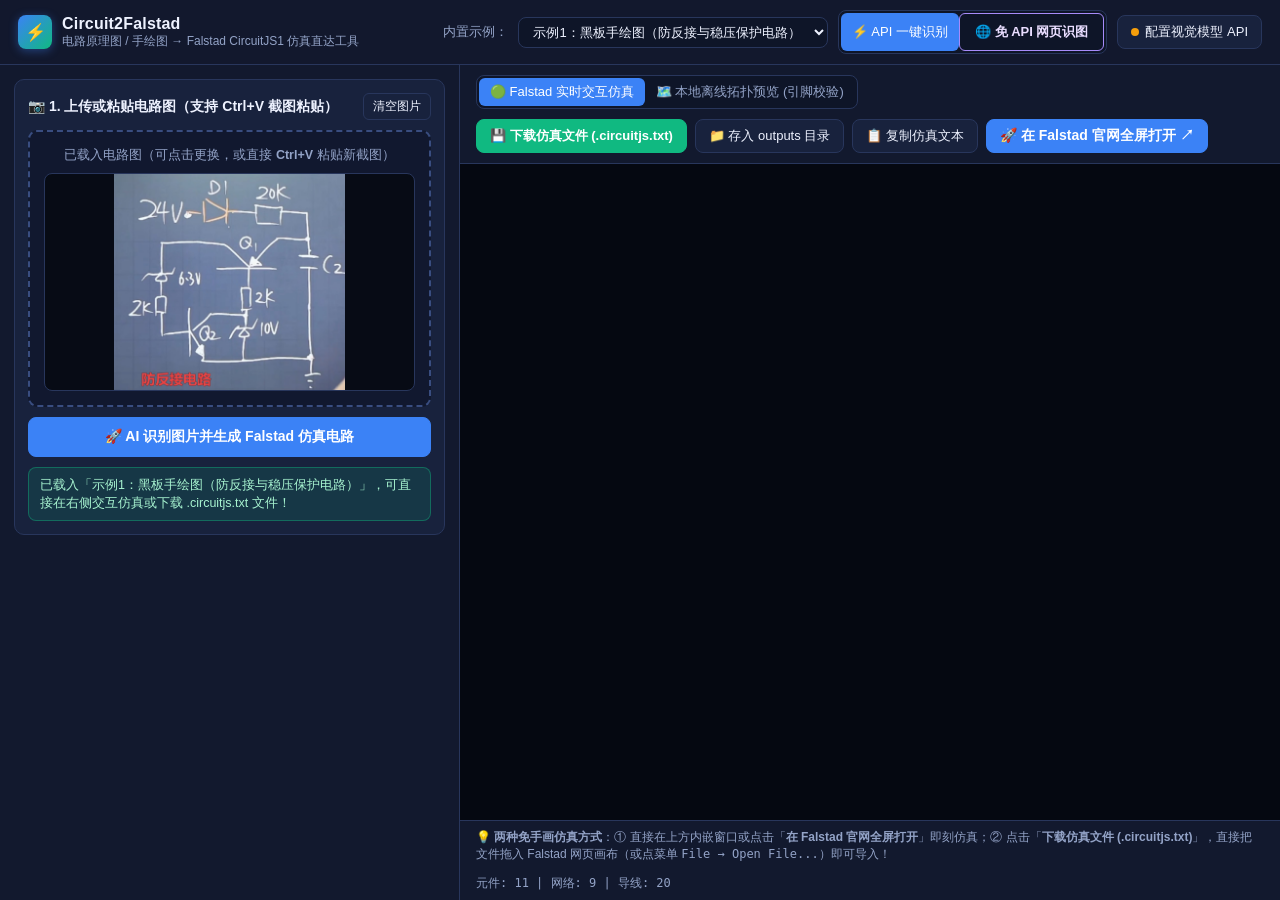
==== static/index.html @ 72cc9a45 "Initial commit: Circuit2Falstad workbench and web AI helper" ====
<!DOCTYPE html>
<html lang="zh-CN">
<head>
  <meta charset="UTF-8" />
  <meta name="viewport" content="width=device-width, initial-scale=1.0" />
  <title>Circuit2Falstad - 电路图一键转 Falstad 在线仿真工具</title>
  <link rel="stylesheet" href="/static/styles.css" />
</head>
<body>
  <!-- Top Navigation -->
  <header class="topbar">
    <div class="brand">
      <div class="brand-logo">⚡</div>
      <div>
        <div class="brand-title">Circuit2Falstad</div>
        <div class="brand-sub">电路原理图 / 手绘图 → Falstad CircuitJS1 仿真直达工具</div>
      </div>
    </div>

    <div class="topbar-controls">
      <label style="color: var(--text-muted); font-size: 12.5px;">内置示例：</label>
      <select id="demoSelect" class="select-box"></select>

      <div class="mode-switch" title="切换自动 API 识别或免 API 提示词协同模式">
        <button id="modeApiBtn" class="mode-btn active" type="button">⚡ API 一键识别</button>
        <button id="modePromptBtn" class="mode-btn prompt-mode-entry" type="button">🌐 免 API 网页识图</button>
      </div>

      <button id="openSettingsBtn" class="btn" type="button">
        <span id="apiDot" class="api-dot"></span>
        <span id="apiStatusLabel">配置视觉模型 API</span>
      </button>
    </div>
  </header>

  <!-- Main Split Workbench -->
  <main class="workspace">
    <!-- Left Pane: Image Input -->
    <section class="left-pane">
      <!-- Image Upload & Recognition Card -->
      <div class="card">
        <div class="card-header">
          <div class="card-title">📷 1. 上传或粘贴电路图（支持 Ctrl+V 截图粘贴）</div>
          <button id="clearImgBtn" class="btn btn-sm hidden" type="button">清空图片</button>
        </div>

        <div id="dropzone" class="dropzone">
          <input id="fileInput" type="file" accept="image/*" class="hidden" />
          <div id="dropHint" class="dropzone-hint">
            <strong>点击选择图片</strong>、拖拽原理图到此，或直接按 <strong>Ctrl + V</strong> 粘贴截图<br />
            <span>支持黑板粉笔手绘图、教材插图、视频截图、Altium/KiCad/立创EDA截图</span>
          </div>
          <div id="imgPreviewWrap" class="img-preview-wrap hidden">
            <img id="imgPreview" alt="电路预览图" />
          </div>
        </div>

        <!-- Mode A: Direct Vision API -->
        <div id="apiModePanel" style="display: flex; flex-direction: column; gap: 8px;">
          <div class="analyze-action-row">
            <button id="analyzeBtn" class="btn btn-primary" type="button" style="flex: 1; padding: 10px; font-size: 14px;">
              🚀 AI 识别图片并生成 Falstad 仿真电路
            </button>
            <button id="stopAnalyzeBtn" class="btn btn-danger hidden" type="button" title="立即终止当前正在进行的识别任务">
              ⏹ 停止任务
            </button>
          </div>
        </div>

        <!-- Mode B: Zero-API Prompt Copy & Paste -->
        <div id="promptModePanel" class="hidden" style="display: flex; flex-direction: column; gap: 8px;">
          <div class="web-ai-heading">🌐 用网页版 AI 识别电路图 <span>无需 API Key</span></div>
          <p class="web-ai-description">① 选择网页并带入图片与提示词 → ② 在 AI 网页点击发送 → ③ 将回复粘贴回来生成仿真。</p>
          <label class="web-ai-label" for="webAiPreset">目标 AI 网页</label>
          <select id="webAiPreset" class="select-box">
            <option value="https://www.doubao.com/chat/">豆包</option>
            <option value="https://www.qianwen.com/">通义千问</option>
            <option value="https://chatgpt.com/">ChatGPT</option>
            <option value="https://www.kimi.com/">Kimi</option>
            <option value="https://chat.deepseek.com/">DeepSeek（请确认支持图片）</option>
            <option value="custom">自定义网页</option>
          </select>
          <label class="web-ai-label" for="webAiUrl">网页地址（可修改，自动保存）</label>
          <input id="webAiUrl" class="input-box" type="url" placeholder="https://你的 AI 网页地址" />
          <details class="web-ai-help">
            <summary>自定义网页的输入框适配</summary>
            <label for="webAiTextSelector">提示词输入框 CSS 选择器（留空自动查找）</label>
            <input id="webAiTextSelector" class="input-box" placeholder="例如 textarea 或 [contenteditable=true]" />
            <label for="webAiFileSelector">图片上传控件 CSS 选择器（留空自动查找）</label>
            <input id="webAiFileSelector" class="input-box" placeholder="例如 input[type=file]" />
          </details>
          <button id="openWebAiBtn" class="btn web-ai-primary" type="button">🚀 打开 AI 网页并自动填入图片＋提示词</button>
          <div id="webAiStatus" class="status-bar" role="status" aria-live="polite">正在检测自动填入助手…</div>
          <details id="webAiInstallHelp" class="web-ai-help">
            <summary>首次使用：安装自动填入助手（Chrome / Edge）</summary>
            <ol>
              <li><a href="/static/browser-helper.zip" download>下载自动填入助手</a>，解压到固定文件夹。</li>
              <li>打开 Chrome 的 chrome://extensions 或 Edge 的 edge://extensions，开启开发者模式，选择「加载已解压的扩展程序」。</li>
              <li>选择解压后的 browser-helper 文件夹。点击扩展图标，授权你要使用的 AI 网站。</li>
              <li>刷新本工具页面，再点击上方按钮。请先登录目标 AI 网站；填入后检查图片附件，再手动发送。</li>
            </ol>
          </details>
          <div class="web-ai-fallback">
            <button id="copyPromptBtn" class="btn" type="button">📋 单独复制提示词</button>
            <button id="openWebOnlyBtn" class="btn" type="button">↗ 仅打开网页</button>
            <button id="downloadInputImgBtn" class="btn" type="button">↓ 下载当前图片</button>
          </div>
          <label class="web-ai-label" for="pasteJsonInput">③ 粘贴 AI 回复，生成仿真</label>
          <textarea
            id="pasteJsonInput"
            class="code-area"
            style="min-height: 110px;"
            placeholder="在此粘贴网页版 AI 返回的 JSON 内容（支持自动剥离 ```json 代码块）..."
          ></textarea>
          <button id="compilePastedBtn" class="btn btn-primary" type="button">⚡ 根据 AI 回复生成仿真电路</button>
        </div>

        <div id="statusBanner" class="status-bar">
          已加载你上传的《防反接电路》黑板手绘图示例，右侧已直接生成可运行的 Falstad 仿真电路！
        </div>
      </div>

    </section>

    <!-- Right Pane: Embedded Live Falstad Simulator + Export Controls -->
    <section class="right-pane">
      <div class="sim-toolbar">
        <div class="mode-switch">
          <button id="viewLiveBtn" class="mode-btn active" type="button">🟢 Falstad 实时交互仿真</button>
          <button id="viewSvgBtn" class="mode-btn" type="button">🗺️ 本地离线拓扑预览 (引脚校验)</button>
        </div>

        <div class="sim-actions">
          <button id="downloadTxtBtn" class="btn btn-success" type="button" title="下载 .circuitjs.txt 文件，可在 Falstad 网站通过 File -> Open File 直接导入">
            💾 下载仿真文件 (.circuitjs.txt)
          </button>
          <button id="saveServerBtn" class="btn" type="button" title="保存到本地项目的 outputs 文件夹">
            📁 存入 outputs 目录
          </button>
          <button id="copyTxtBtn" class="btn" type="button" title="复制文本，可在 Falstad 中点 File -> Import From Text 粘贴">
            📋 复制仿真文本
          </button>
          <a id="openFalstadLink" class="btn btn-primary" href="https://www.falstad.com/circuit/circuitjs.html" target="_blank" rel="noopener noreferrer">
            🚀 在 Falstad 官网全屏打开 ↗
          </a>
        </div>
      </div>

      <!-- Simulator Viewport -->
      <div class="sim-stage">
        <iframe id="falstadIframe" title="Falstad CircuitJS1 实时仿真"></iframe>
        <div id="svgStage" class="svg-stage hidden"></div>
      </div>

      <div class="sim-footer">
        <div>
          💡 <strong>两种免手画仿真方式</strong>：① 直接在上方内嵌窗口或点击「<strong>在 Falstad 官网全屏打开</strong>」即刻仿真；② 点击「<strong>下载仿真文件 (.circuitjs.txt)</strong>」，直接把文件拖入 Falstad 网页画布（或点菜单 <code>File → Open File...</code>）即可导入！
        </div>
        <div id="compileStats" style="font-family: Consolas, monospace;"></div>
      </div>
    </section>
  </main>

  <!-- API Settings Modal -->
  <div id="settingsModal" class="modal-backdrop hidden">
    <div id="settingsModalDialog" class="modal">
      <div class="card-header">
        <div class="card-title" style="font-size: 16px;">⚙️ 多模态视觉模型 API 配置</div>
        <button id="closeSettingsBtn" class="btn btn-sm" type="button" title="关闭窗口">✕</button>
      </div>

      <div class="form-group">
        <label for="providerSelect">模型服务商预设</label>
        <select id="providerSelect" class="select-box"></select>
      </div>

      <div class="form-group">
        <label for="baseUrlInput">API Base URL（OpenAI 兼容接口地址或 Gemini 地址）</label>
        <input id="baseUrlInput" class="input-box" type="text" placeholder="https://api.siliconflow.cn/v1" />
      </div>

      <div class="form-group">
        <label for="modelInput">视觉模型名称 (Model ID，可下拉选择或手动输入)</label>
        <input id="modelInput" class="input-box" type="text" list="modelSuggestions" placeholder="gemini-3.1-pro / sonnet-4.6 / gpt-5.2" />
        <datalist id="modelSuggestions"></datalist>
      </div>

      <div class="form-group">
        <label for="apiKeyInput">API Key（仅保存在你本机 `.local_config.json`，不上传任何第三方）</label>
        <div style="display: flex; gap: 6px;">
          <input id="apiKeyInput" class="input-box" style="flex: 1;" type="password" placeholder="sk-..." />
          <button id="toggleApiKeyBtn" class="btn btn-sm" type="button" title="显示或隐藏密钥">👁 显示</button>
        </div>
      </div>

      <div id="apiTestResult" class="status-bar hidden" style="word-break: break-word;"></div>

      <div style="display: flex; justify-content: space-between; align-items: center; gap: 8px; margin-top: 4px; flex-wrap: wrap;">
        <div style="display: flex; gap: 6px; align-items: center;">
          <button id="testApiBtn" class="btn" type="button" title="发送一张微型测试图，验证 API 地址、密钥以及模型是否支持看图">
            🔌 测试连接与识图
          </button>
          <button id="stopTestApiBtn" class="btn btn-danger btn-sm hidden" type="button" title="停止测试">
            ⏹ 停止
          </button>
        </div>
        <div style="display: flex; gap: 8px;">
          <button id="cancelSettingsBtn" class="btn" type="button">取消</button>
          <button id="saveSettingsBtn" class="btn btn-primary" type="button">保存配置</button>
        </div>
      </div>
    </div>
  </div>

  <script src="/static/lzstring.js"></script>
  <script src="/static/prompt-schema.js"></script>
  <script src="/static/compiler.js"></script>
  <script src="/static/web-ai.js"></script>
  <script src="/static/app.js"></script>
</body>
</html>
---- static/styles.css ----
:root {
  --bg-app: #0b1020;
  --bg-panel: #12192e;
  --bg-card: #18223d;
  --bg-input: #0e1528;
  --border: #28365c;
  --border-focus: #4f8cff;
  --text-main: #eef2ff;
  --text-muted: #93a3c7;
  --accent: #3b82f6;
  --accent-hover: #2563eb;
  --emerald: #10b981;
  --emerald-hover: #059669;
  --amber: #f59e0b;
  --danger: #ef4444;
  --radius: 10px;
  --shadow: 0 8px 28px rgba(0, 0, 0, 0.35);
}

* {
  box-sizing: border-box;
}

html, body {
  margin: 0;
  padding: 0;
  height: 100%;
  font-family: -apple-system, BlinkMacSystemFont, "Segoe UI", "PingFang SC", "Microsoft YaHei", sans-serif;
  background: var(--bg-app);
  color: var(--text-main);
  font-size: 14px;
}

body { display: flex; flex-direction: column; }

/* Top Bar */
.topbar {
  min-height: 58px;
  flex-shrink: 0;
  flex-wrap: wrap;
  background: rgba(18, 25, 46, 0.95);
  border-bottom: 1px solid var(--border);
  display: flex;
  align-items: center;
  justify-content: space-between;
  padding: 10px 18px;
  gap: 12px;
}

.brand {
  display: flex;
  align-items: center;
  gap: 10px;
}

.brand-logo {
  width: 34px;
  height: 34px;
  border-radius: 8px;
  background: linear-gradient(135deg, #3b82f6, #10b981);
  display: flex;
  align-items: center;
  justify-content: center;
  font-weight: 800;
  font-size: 17px;
  color: #fff;
  box-shadow: 0 2px 10px rgba(59, 130, 246, 0.4);
}

.brand-title {
  font-size: 16px;
  font-weight: 700;
  letter-spacing: 0.2px;
}

.brand-sub {
  font-size: 12px;
  color: var(--text-muted);
}

.topbar-controls {
  display: flex;
  align-items: center;
  gap: 10px;
  flex-wrap: wrap;
}

/* Buttons & Inputs */
button, select, input, textarea {
  font-family: inherit;
  font-size: 13px;
}

.btn {
  display: inline-flex;
  align-items: center;
  justify-content: center;
  gap: 6px;
  padding: 7px 13px;
  border-radius: 8px;
  border: 1px solid var(--border);
  background: var(--bg-card);
  color: var(--text-main);
  cursor: pointer;
  font-weight: 500;
  transition: all 0.15s ease;
  white-space: nowrap;
  text-decoration: none;
}

.btn:hover:not(:disabled) {
  border-color: var(--border-focus);
  background: #212f54;
}

.btn:disabled {
  opacity: 0.55;
  cursor: not-allowed;
}

.btn-primary {
  background: var(--accent);
  border-color: var(--accent);
  color: #fff;
  font-weight: 600;
}

.btn-primary:hover:not(:disabled) {
  background: var(--accent-hover);
  border-color: var(--accent-hover);
}

.btn-success {
  background: var(--emerald);
  border-color: var(--emerald);
  color: #fff;
  font-weight: 600;
}

.btn-success:hover:not(:disabled) {
  background: var(--emerald-hover);
  border-color: var(--emerald-hover);
}

.btn-danger {
  background: var(--danger);
  border-color: var(--danger);
  color: #fff;
  font-weight: 600;
  padding: 10px 14px;
  font-size: 13.5px;
  box-shadow: 0 2px 10px rgba(239, 68, 68, 0.35);
}

.btn-danger:hover:not(:disabled) {
  background: #dc2626;
  border-color: #dc2626;
}

.analyze-action-row {
  display: flex;
  gap: 8px;
  align-items: stretch;
}

.btn-sm {
  padding: 4px 9px;
  font-size: 12px;
  border-radius: 6px;
}

.select-box, .input-box {
  background: var(--bg-input);
  border: 1px solid var(--border);
  color: var(--text-main);
  border-radius: 8px;
  padding: 6px 10px;
  outline: none;
}

.select-box:focus, .input-box:focus, textarea:focus {
  border-color: var(--border-focus);
}

.mode-switch {
  display: inline-flex;
  background: var(--bg-input);
  border: 1px solid var(--border);
  border-radius: 8px;
  padding: 2px;
}

.mode-btn {
  border: none;
  background: transparent;
  color: var(--text-muted);
  padding: 5px 11px;
  border-radius: 6px;
  cursor: pointer;
  font-weight: 500;
}

.mode-btn.active {
  background: var(--accent);
  color: #fff;
}

.api-dot {
  width: 8px;
  height: 8px;
  border-radius: 50%;
  background: var(--amber);
  display: inline-block;
}

.api-dot.ready {
  background: var(--emerald);
}

/* Main Layout */
.workspace {
  display: grid;
  grid-template-columns: 460px 1fr;
  flex: 1;
  min-height: 0;
  overflow: hidden;
}

@media (max-width: 1120px) {
  .workspace {
    flex: none;
    grid-template-columns: 1fr;
    height: auto;
    overflow: visible;
  }
}

.left-pane {
  border-right: 1px solid var(--border);
  background: var(--bg-panel);
  padding: 14px;
  overflow-y: auto;
  display: flex;
  flex-direction: column;
  gap: 14px;
}

.right-pane {
  background: var(--bg-app);
  display: flex;
  flex-direction: column;
  overflow: hidden;
}

.card {
  background: var(--bg-card);
  border: 1px solid var(--border);
  border-radius: var(--radius);
  padding: 13px;
  display: flex;
  flex-direction: column;
  gap: 10px;
}

.card-header {
  display: flex;
  align-items: center;
  justify-content: space-between;
  gap: 8px;
}

.card-title {
  font-weight: 700;
  font-size: 14px;
  display: flex;
  align-items: center;
  gap: 6px;
}

/* Dropzone */
.dropzone {
  border: 2px dashed #394d80;
  border-radius: 9px;
  background: rgba(14, 21, 40, 0.65);
  padding: 14px;
  text-align: center;
  cursor: pointer;
  transition: all 0.15s ease;
  position: relative;
}

.dropzone:hover, .dropzone.dragover {
  border-color: var(--accent);
  background: rgba(59, 130, 246, 0.08);
}

.dropzone-hint {
  color: var(--text-muted);
  font-size: 12.5px;
  line-height: 1.5;
}

.img-preview-wrap {
  margin-top: 8px;
  position: relative;
  border-radius: 8px;
  overflow: hidden;
  border: 1px solid var(--border);
  background: #070b15;
  max-height: 220px;
  display: flex;
  align-items: center;
  justify-content: center;
}

.img-preview-wrap img {
  max-width: 100%;
  max-height: 216px;
  object-fit: contain;
  display: block;
}

/* Tabs */
.tabs {
  display: flex;
  gap: 4px;
  border-bottom: 1px solid var(--border);
  padding-bottom: 6px;
}

.tab-btn {
  border: 1px solid transparent;
  background: transparent;
  color: var(--text-muted);
  padding: 5px 10px;
  border-radius: 6px;
  cursor: pointer;
  font-size: 12.5px;
  font-weight: 600;
}

.tab-btn.active {
  background: var(--bg-input);
  border-color: var(--border);
  color: var(--text-main);
}

/* Component Table */
.comp-list {
  display: flex;
  flex-direction: column;
  gap: 7px;
  max-height: 330px;
  overflow-y: auto;
  padding-right: 2px;
}

.comp-item {
  background: var(--bg-input);
  border: 1px solid var(--border);
  border-radius: 8px;
  padding: 8px 10px;
  display: flex;
  flex-direction: column;
  gap: 6px;
}

.comp-row-top {
  display: flex;
  align-items: center;
  gap: 6px;
}

.comp-badge {
  font-weight: 700;
  font-size: 12px;
  padding: 2px 7px;
  border-radius: 5px;
  background: rgba(59, 130, 246, 0.2);
  color: #93c5fd;
  min-width: 38px;
  text-align: center;
}

.comp-pins {
  display: flex;
  flex-wrap: wrap;
  gap: 6px;
  font-size: 12px;
  color: var(--text-muted);
}

.pin-chip {
  display: inline-flex;
  align-items: center;
  gap: 4px;
  background: #141e38;
  border: 1px solid #26355d;
  border-radius: 5px;
  padding: 2px 6px;
}

.pin-chip input {
  width: 78px;
  background: transparent;
  border: none;
  border-bottom: 1px dashed #475d94;
  color: #e2e8f0;
  font-size: 12px;
  padding: 1px 2px;
  outline: none;
}

.code-area {
  width: 100%;
  min-height: 250px;
  background: var(--bg-input);
  color: #dbeafe;
  border: 1px solid var(--border);
  border-radius: 8px;
  padding: 10px;
  font-family: "JetBrains Mono", Consolas, monospace;
  font-size: 12px;
  line-height: 1.45;
  resize: vertical;
}

/* Right Pane Toolbar & Simulator */
.sim-toolbar {
  padding: 10px 16px;
  background: var(--bg-panel);
  border-bottom: 1px solid var(--border);
  display: flex;
  align-items: center;
  justify-content: space-between;
  gap: 10px;
  flex-wrap: wrap;
}

.sim-actions {
  display: flex;
  align-items: center;
  gap: 8px;
  flex-wrap: wrap;
}

.sim-stage {
  flex: 1;
  position: relative;
  background: #050811;
  min-height: 520px;
}

.sim-stage iframe {
  width: 100%;
  height: 100%;
  border: none;
  display: block;
}

.svg-stage {
  width: 100%;
  height: 100%;
  overflow: auto;
  display: flex;
  align-items: center;
  justify-content: center;
  background: radial-gradient(circle at center, #101932 0%, #070b16 100%);
}

.sim-footer {
  padding: 8px 16px;
  background: var(--bg-panel);
  border-top: 1px solid var(--border);
  color: var(--text-muted);
  font-size: 12px;
  display: flex;
  align-items: center;
  justify-content: space-between;
  gap: 12px;
  flex-wrap: wrap;
}

/* Status Toast / Banner */
.status-bar {
  padding: 8px 11px;
  border-radius: 8px;
  font-size: 12.5px;
  line-height: 1.45;
  background: rgba(59, 130, 246, 0.14);
  border: 1px solid rgba(59, 130, 246, 0.35);
  color: #bfdbfe;
}

.status-bar.error {
  background: rgba(239, 68, 68, 0.14);
  border-color: rgba(239, 68, 68, 0.4);
  color: #fecaca;
}

.status-bar.success {
  background: rgba(16, 185, 129, 0.14);
  border-color: rgba(16, 185, 129, 0.4);
  color: #a7f3d0;
}

.status-bar.warn {
  background: rgba(245, 158, 11, 0.15);
  border-color: rgba(245, 158, 11, 0.45);
  color: #fde68a;
}

/* Modal */
.modal-backdrop {
  position: fixed;
  inset: 0;
  background: rgba(4, 7, 16, 0.72);
  backdrop-filter: blur(3px);
  display: flex;
  align-items: center;
  justify-content: center;
  z-index: 1000;
}

.modal {
  width: 520px;
  max-width: 94vw;
  background: var(--bg-card);
  border: 1px solid var(--border);
  border-radius: 12px;
  padding: 20px;
  box-shadow: var(--shadow);
  display: flex;
  flex-direction: column;
  gap: 14px;
}

.form-group {
  display: flex;
  flex-direction: column;
  gap: 5px;
}

.form-group label {
  font-size: 12.5px;
  color: var(--text-muted);
  font-weight: 600;
}

.hidden {
  display: none !important;
}

/* Web AI handoff */
.prompt-mode-entry { border: 1px solid #a78bfa; color: #e9ddff; font-weight: 700; padding: 9px 15px; }
.prompt-mode-entry.active { background: #7c3aed; box-shadow: 0 0 0 2px #a78bfa33; }
#promptModePanel { padding: 14px; border: 1px solid #8b5cf6; border-radius: 10px; background: linear-gradient(145deg, #292044, #15223d); gap: 10px !important; }
.web-ai-heading { font-size: 17px; font-weight: 750; line-height: 1.6; }
.web-ai-heading span { display: inline-block; font-size: 11px; background: #064e3b; color: #a7f3d0; border-radius: 5px; padding: 2px 7px; }
.web-ai-description { margin: 0 0 4px; color: #d6dcf4; line-height: 1.7; font-size: 13px; }
.web-ai-label { font-size: 13px; font-weight: 600; color: #e2e8ff; }
.web-ai-primary { background: linear-gradient(110deg, #7c3aed, #2563eb); border: 1px solid #a78bfa; padding: 14px 9px; font-size: 14px; font-weight: 750; white-space: normal; line-height: 1.6; box-shadow: 0 4px 16px #7c3aed33; }
.web-ai-primary:hover:not(:disabled) { background: #6d28d9; border-color: #c4b5fd; }
.web-ai-fallback { display: flex; gap: 6px; flex-wrap: wrap; }
.web-ai-fallback .btn { flex: 1; font-size: 12px; }
.web-ai-help { font-size: 12px; line-height: 1.8; color: #cbd5ee; }
.web-ai-help summary { cursor: pointer; color: #c4b5fd; font-weight: 600; }
.web-ai-help a { color: #93c5fd; }
.web-ai-help ol { padding-left: 20px; margin: 8px 0; }
.web-ai-help .input-box { display: block; width: 100%; margin: 5px 0; }
#webAiUrl { width: 100%; min-width: 0; }
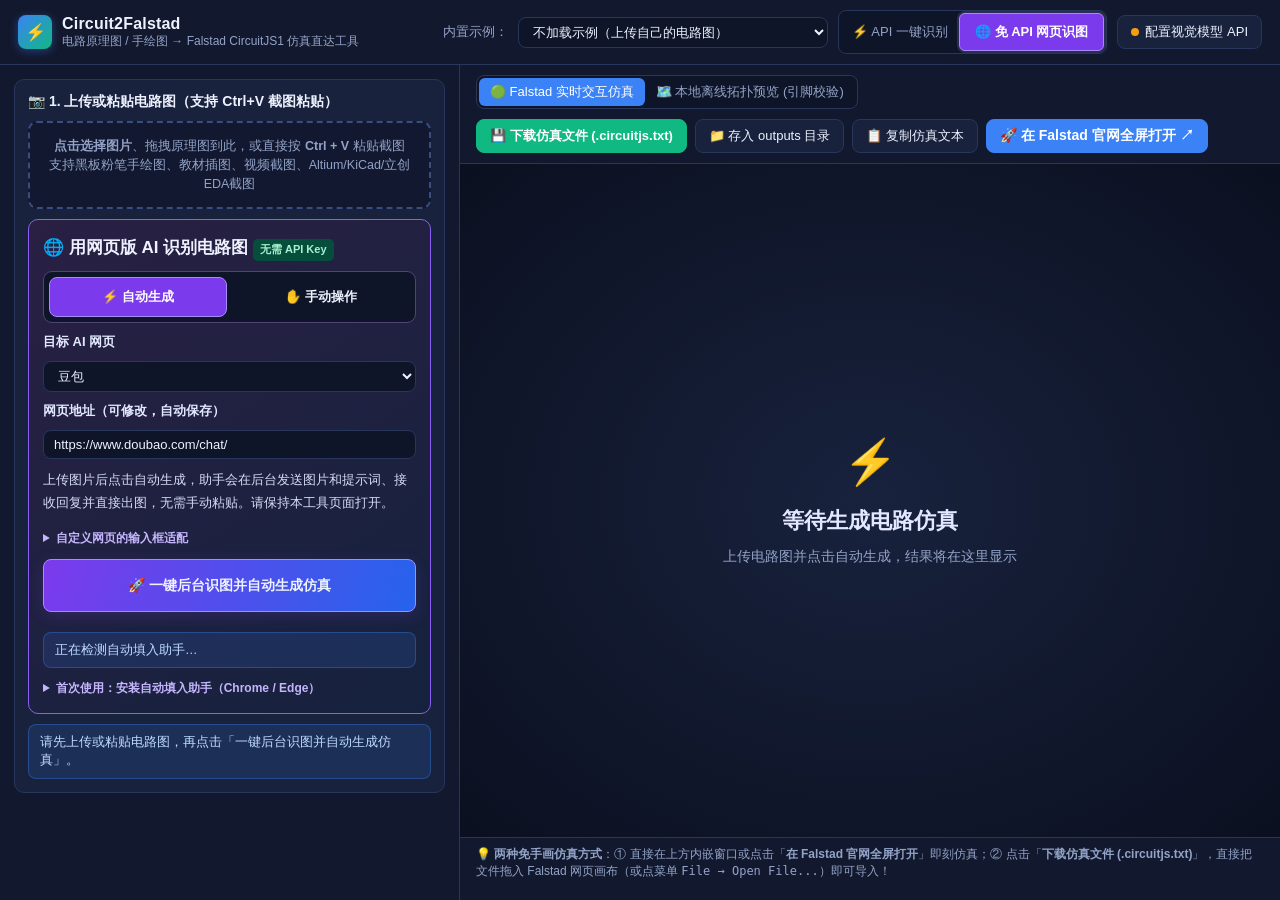
==== commit 1f675d1b: "Add automatic web AI simulation workflow and reconnect recovery" ====
--- a/static/index.html
+++ b/static/index.html
@@ -22,8 +22,8 @@
       <select id="demoSelect" class="select-box"></select>
 
       <div class="mode-switch" title="切换自动 API 识别或免 API 提示词协同模式">
-        <button id="modeApiBtn" class="mode-btn active" type="button">⚡ API 一键识别</button>
-        <button id="modePromptBtn" class="mode-btn prompt-mode-entry" type="button">🌐 免 API 网页识图</button>
+        <button id="modeApiBtn" class="mode-btn" type="button">⚡ API 一键识别</button>
+        <button id="modePromptBtn" class="mode-btn prompt-mode-entry active" type="button">🌐 免 API 网页识图</button>
       </div>
 
       <button id="openSettingsBtn" class="btn" type="button">
@@ -56,7 +56,7 @@
         </div>
 
         <!-- Mode A: Direct Vision API -->
-        <div id="apiModePanel" style="display: flex; flex-direction: column; gap: 8px;">
+        <div id="apiModePanel" class="hidden" style="display: flex; flex-direction: column; gap: 8px;">
           <div class="analyze-action-row">
             <button id="analyzeBtn" class="btn btn-primary" type="button" style="flex: 1; padding: 10px; font-size: 14px;">
               🚀 AI 识别图片并生成 Falstad 仿真电路
@@ -68,9 +68,12 @@
         </div>
 
         <!-- Mode B: Zero-API Prompt Copy & Paste -->
-        <div id="promptModePanel" class="hidden" style="display: flex; flex-direction: column; gap: 8px;">
+        <div id="promptModePanel" style="display: flex; flex-direction: column; gap: 8px;">
           <div class="web-ai-heading">🌐 用网页版 AI 识别电路图 <span>无需 API Key</span></div>
-          <p class="web-ai-description">① 选择网页并带入图片与提示词 → ② 在 AI 网页点击发送 → ③ 将回复粘贴回来生成仿真。</p>
+          <div class="web-ai-workflow-switch" role="group" aria-label="免 API 操作方式">
+            <button id="webAiAutoBtn" class="btn active" type="button" aria-pressed="true">⚡ 自动生成</button>
+            <button id="webAiManualBtn" class="btn" type="button" aria-pressed="false">✋ 手动操作</button>
+          </div>
           <label class="web-ai-label" for="webAiPreset">目标 AI 网页</label>
           <select id="webAiPreset" class="select-box">
             <option value="https://www.doubao.com/chat/">豆包</option>
@@ -82,41 +85,61 @@
           </select>
           <label class="web-ai-label" for="webAiUrl">网页地址（可修改，自动保存）</label>
           <input id="webAiUrl" class="input-box" type="url" placeholder="https://你的 AI 网页地址" />
+          <div id="webAiAutoPanel" class="web-ai-workflow-panel">
+          <p class="web-ai-description">上传图片后点击自动生成，助手会在后台发送图片和提示词、接收回复并直接出图，无需手动粘贴。请保持本工具页面打开。</p>
           <details class="web-ai-help">
             <summary>自定义网页的输入框适配</summary>
             <label for="webAiTextSelector">提示词输入框 CSS 选择器（留空自动查找）</label>
             <input id="webAiTextSelector" class="input-box" placeholder="例如 textarea 或 [contenteditable=true]" />
             <label for="webAiFileSelector">图片上传控件 CSS 选择器（留空自动查找）</label>
             <input id="webAiFileSelector" class="input-box" placeholder="例如 input[type=file]" />
+            <label for="webAiSendSelector">发送按钮 CSS 选择器（留空自动查找）</label>
+            <input id="webAiSendSelector" class="input-box" placeholder="例如 button[data-testid=send-button]" />
+            <label for="webAiResponseSelector">AI 回复区域 CSS 选择器（只选择助手回复）</label>
+            <input id="webAiResponseSelector" class="input-box" placeholder="例如 .ds-assistant-message-main-content" />
+            <label for="webAiAttachmentSelector">附件上传就绪的 CSS 选择器（默认检查新增缩略图）</label>
+            <input id="webAiAttachmentSelector" class="input-box" placeholder="选择上传完成后才出现的附件元素" />
+            <label for="webAiBusySelector">上传中 / 生成中状态 CSS 选择器（留空自动查找）</label>
+            <input id="webAiBusySelector" class="input-box" placeholder="例如 [aria-busy=true]" />
           </details>
-          <button id="openWebAiBtn" class="btn web-ai-primary" type="button">🚀 打开 AI 网页并自动填入图片＋提示词</button>
+          <button id="openWebAiBtn" class="btn web-ai-primary" type="button">🚀 一键后台识图并自动生成仿真</button>
+          <div class="web-ai-fallback">
+            <button id="stopWebAiBtn" class="btn btn-danger hidden" type="button">⏹ 停止任务</button>
+            <button id="showWebAiBtn" class="btn hidden" type="button">↗ 查看后台网页</button>
+          </div>
           <div id="webAiStatus" class="status-bar" role="status" aria-live="polite">正在检测自动填入助手…</div>
+          <button id="reconnectWebAiBtn" class="btn hidden" type="button">🔄 保留图片并重新连接</button>
           <details id="webAiInstallHelp" class="web-ai-help">
             <summary>首次使用：安装自动填入助手（Chrome / Edge）</summary>
             <ol>
               <li><a href="/static/browser-helper.zip" download>下载自动填入助手</a>，解压到固定文件夹。</li>
               <li>打开 Chrome 的 chrome://extensions 或 Edge 的 edge://extensions，开启开发者模式，选择「加载已解压的扩展程序」。</li>
               <li>选择解压后的 browser-helper 文件夹。点击扩展图标，授权你要使用的 AI 网站。</li>
-              <li>刷新本工具页面，再点击上方按钮。请先登录目标 AI 网站；填入后检查图片附件，再手动发送。</li>
+              <li>使用 1.1.0 版助手；更新后在扩展管理页点击「重新加载」，再刷新本工具。目标网站需提前登录。识图会自动发送对话并读取本次回复。</li>
             </ol>
           </details>
+          </div>
+          <div id="webAiManualPanel" class="web-ai-workflow-panel hidden">
+          <p class="web-ai-description">复制提示词，打开 AI 网页并上传图片；将 AI 的 JSON 回复粘贴回来，再点击生成仿真。手动操作无需安装浏览器助手。</p>
+          <div id="webAiManualStatus" class="status-bar hidden" role="status" aria-live="polite"></div>
           <div class="web-ai-fallback">
             <button id="copyPromptBtn" class="btn" type="button">📋 单独复制提示词</button>
             <button id="openWebOnlyBtn" class="btn" type="button">↗ 仅打开网页</button>
             <button id="downloadInputImgBtn" class="btn" type="button">↓ 下载当前图片</button>
           </div>
-          <label class="web-ai-label" for="pasteJsonInput">③ 粘贴 AI 回复，生成仿真</label>
+          <label class="web-ai-label" for="pasteJsonInput">粘贴 AI 回复</label>
           <textarea
             id="pasteJsonInput"
             class="code-area"
             style="min-height: 110px;"
-            placeholder="在此粘贴网页版 AI 返回的 JSON 内容（支持自动剥离 ```json 代码块）..."
+            placeholder="在此粘贴网页版 AI 返回的 JSON（支持自动剥离 ```json 代码块）..."
           ></textarea>
           <button id="compilePastedBtn" class="btn btn-primary" type="button">⚡ 根据 AI 回复生成仿真电路</button>
+          </div>
         </div>
 
         <div id="statusBanner" class="status-bar">
-          已加载你上传的《防反接电路》黑板手绘图示例，右侧已直接生成可运行的 Falstad 仿真电路！
+          请先上传或粘贴电路图，再点击「一键后台识图并自动生成仿真」。
         </div>
       </div>
 
@@ -148,7 +171,12 @@
 
       <!-- Simulator Viewport -->
       <div class="sim-stage">
-        <iframe id="falstadIframe" title="Falstad CircuitJS1 实时仿真"></iframe>
+        <div id="simEmptyState" class="sim-empty-state">
+          <div class="sim-empty-icon">⚡</div>
+          <strong>等待生成电路仿真</strong>
+          <span>上传电路图并点击自动生成，结果将在这里显示</span>
+        </div>
+        <iframe id="falstadIframe" class="hidden" title="Falstad CircuitJS1 实时仿真"></iframe>
         <div id="svgStage" class="svg-stage hidden"></div>
       </div>
 
--- a/static/styles.css
+++ b/static/styles.css
@@ -569,3 +569,11 @@
 .web-ai-help ol { padding-left: 20px; margin: 8px 0; }
 .web-ai-help .input-box { display: block; width: 100%; margin: 5px 0; }
 #webAiUrl { width: 100%; min-width: 0; }
+.web-ai-workflow-switch { display: flex; gap: 6px; background: #0e1528; padding: 5px; border: 1px solid #514278; border-radius: 9px; }
+.web-ai-workflow-switch .btn { flex: 1; border-color: transparent; background: transparent; padding: 10px; font-weight: 700; }
+.web-ai-workflow-switch .btn.active { background: #7c3aed; color: #fff; border-color: #a78bfa; }
+.web-ai-workflow-panel { display: flex; flex-direction: column; gap: 10px; }
+.sim-stage { position: relative; }
+.sim-empty-state { position: absolute; inset: 0; display: flex; flex-direction: column; gap: 12px; align-items: center; justify-content: center; padding: 30px; color: #93a3c7; text-align: center; background: radial-gradient(ellipse at center, #18223d, #0b1020); }
+.sim-empty-state strong { color: #e2e8ff; font-size: 22px; }
+.sim-empty-icon { font-size: 44px; margin-bottom: 6px; }
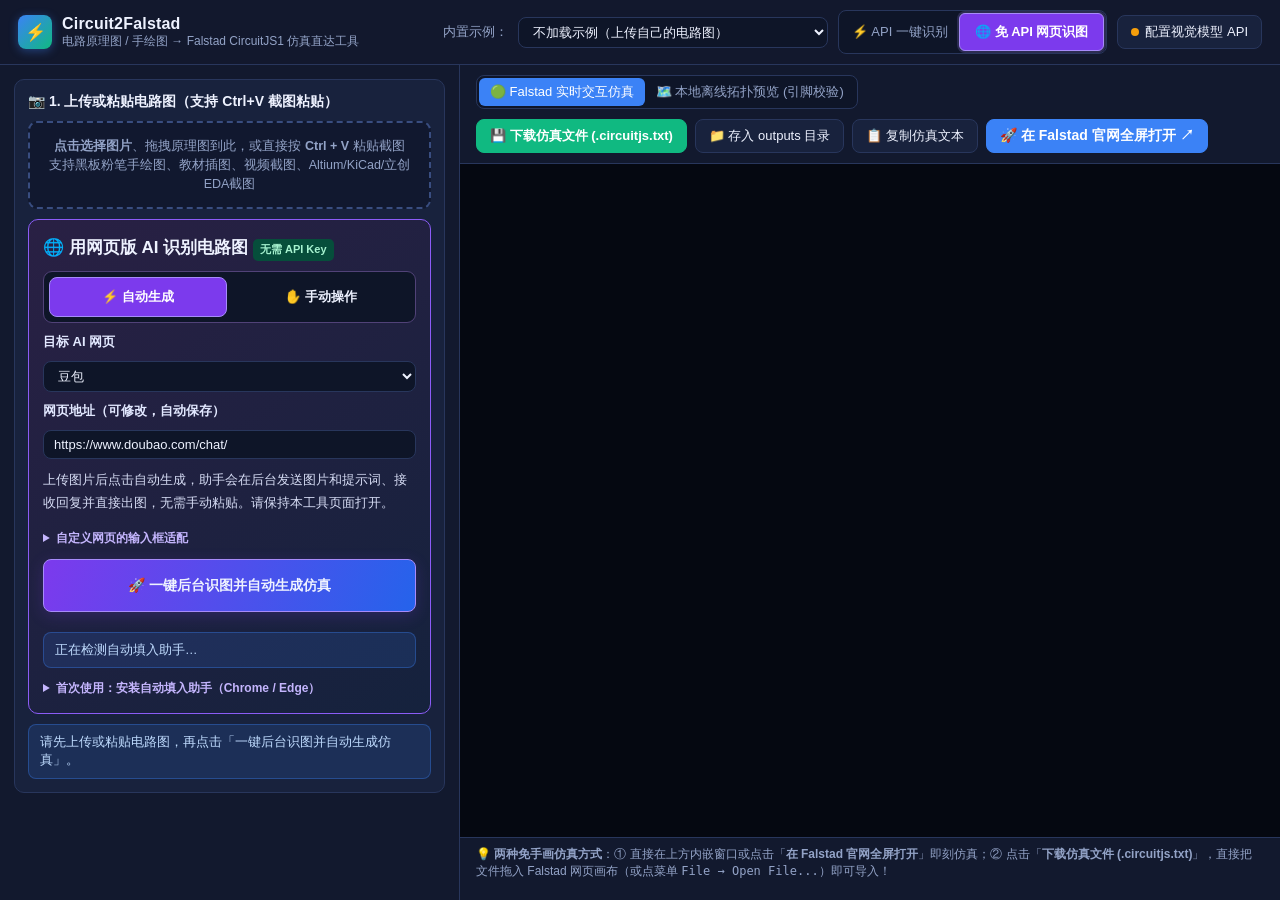
==== commit 97240971: "Load official Falstad simulator by default in right pane" ====
--- a/static/index.html
+++ b/static/index.html
@@ -171,12 +171,12 @@
 
       <!-- Simulator Viewport -->
       <div class="sim-stage">
-        <div id="simEmptyState" class="sim-empty-state">
+        <div id="simEmptyState" class="sim-empty-state hidden">
           <div class="sim-empty-icon">⚡</div>
-          <strong>等待生成电路仿真</strong>
-          <span>上传电路图并点击自动生成，结果将在这里显示</span>
-        </div>
-        <iframe id="falstadIframe" class="hidden" title="Falstad CircuitJS1 实时仿真"></iframe>
+          <strong>暂无本地拓扑预览</strong>
+          <span>识别电路图后将在这里显示，或切换至 Falstad 实时仿真</span>
+        </div>
+        <iframe id="falstadIframe" src="https://www.falstad.com/circuit/circuitjs.html" title="Falstad CircuitJS1 实时仿真"></iframe>
         <div id="svgStage" class="svg-stage hidden"></div>
       </div>
 
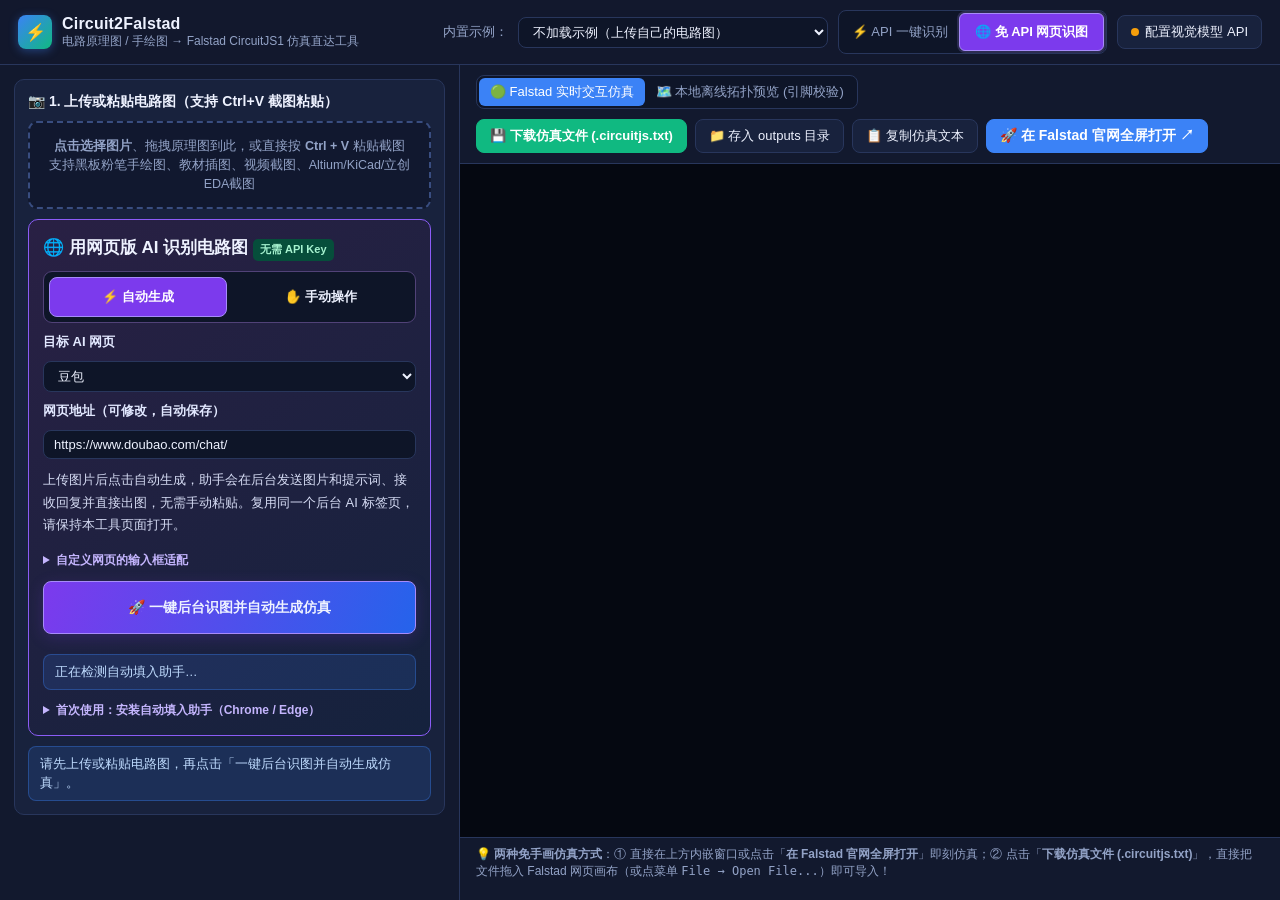
==== commit 4e8a1546: "Reuse one background AI tab across recognition tasks" ====
--- a/static/index.html
+++ b/static/index.html
@@ -86,7 +86,7 @@
           <label class="web-ai-label" for="webAiUrl">网页地址（可修改，自动保存）</label>
           <input id="webAiUrl" class="input-box" type="url" placeholder="https://你的 AI 网页地址" />
           <div id="webAiAutoPanel" class="web-ai-workflow-panel">
-          <p class="web-ai-description">上传图片后点击自动生成，助手会在后台发送图片和提示词、接收回复并直接出图，无需手动粘贴。请保持本工具页面打开。</p>
+          <p class="web-ai-description">上传图片后点击自动生成，助手会在后台发送图片和提示词、接收回复并直接出图，无需手动粘贴。复用同一个后台 AI 标签页，请保持本工具页面打开。</p>
           <details class="web-ai-help">
             <summary>自定义网页的输入框适配</summary>
             <label for="webAiTextSelector">提示词输入框 CSS 选择器（留空自动查找）</label>
@@ -115,7 +115,7 @@
               <li><a href="/static/browser-helper.zip" download>下载自动填入助手</a>，解压到固定文件夹。</li>
               <li>打开 Chrome 的 chrome://extensions 或 Edge 的 edge://extensions，开启开发者模式，选择「加载已解压的扩展程序」。</li>
               <li>选择解压后的 browser-helper 文件夹。点击扩展图标，授权你要使用的 AI 网站。</li>
-              <li>使用 1.1.0 版助手；更新后在扩展管理页点击「重新加载」，再刷新本工具。目标网站需提前登录。识图会自动发送对话并读取本次回复。</li>
+              <li>使用 1.2.0 版助手；更新后在扩展管理页点击「重新加载」，再刷新本工具。目标网站需提前登录。识图会自动发送对话并读取本次回复。</li>
             </ol>
           </details>
           </div>
